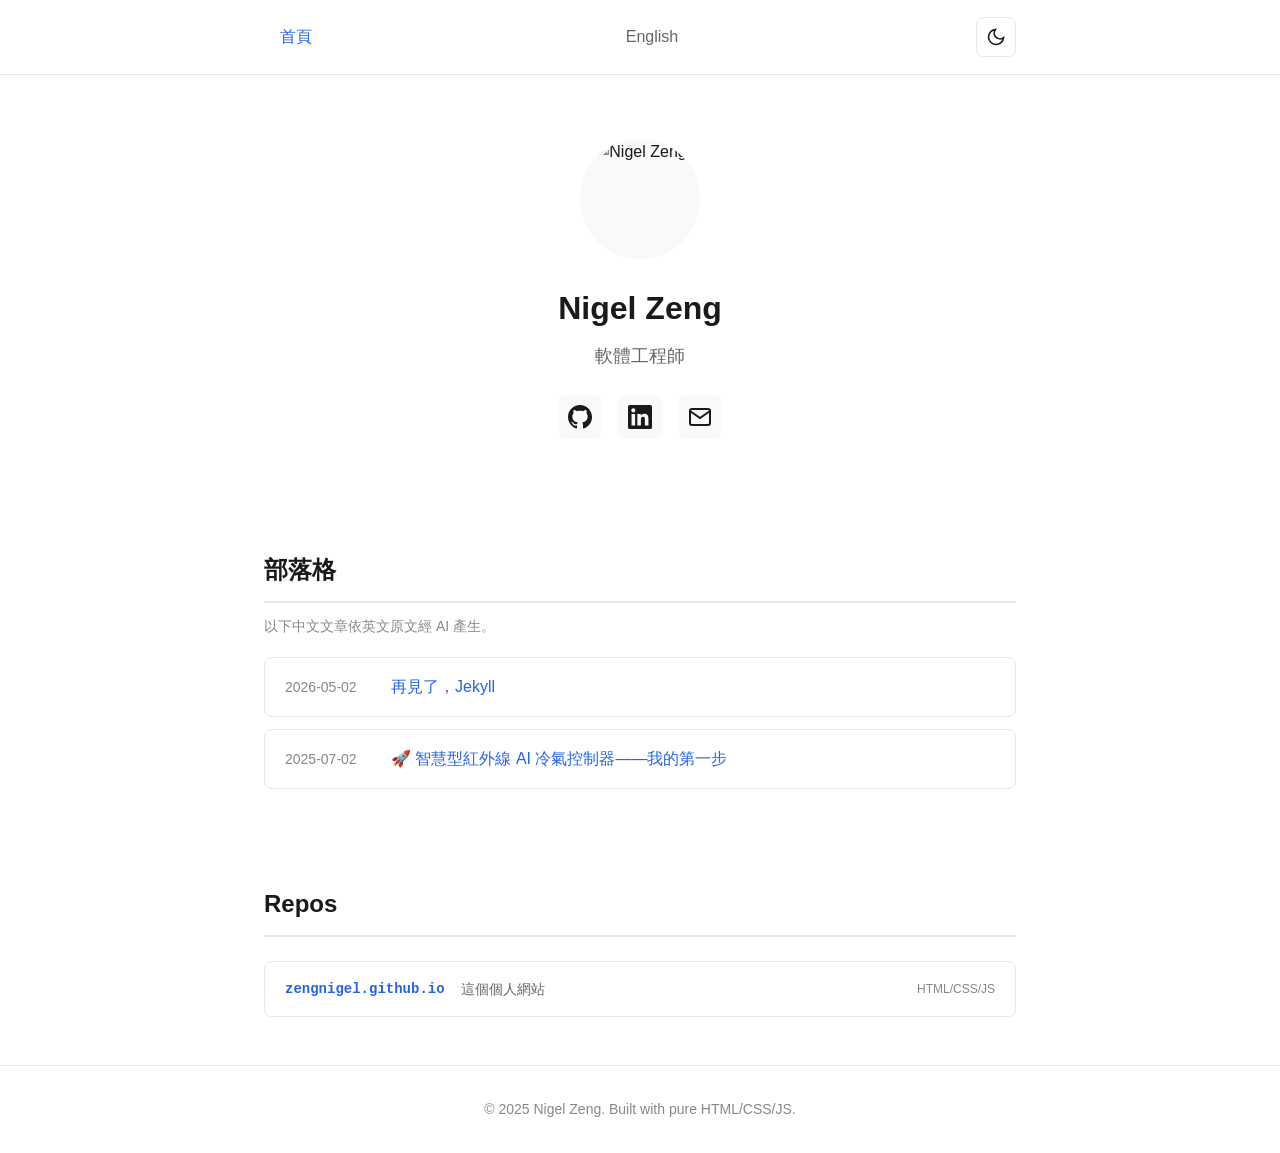
==== index-zh.html @ b1d41654 "Chinese homepage: note under Blog that posts are AI-derived from English Co-authored-by: Cursor <cur" ====
<!DOCTYPE html>
<html lang="zh">
<head>
  <meta charset="UTF-8">
  <meta name="viewport" content="width=device-width, initial-scale=1.0">
  <title>Nigel Zeng — 個人網站</title>
  <meta name="description" content="Nigel Zeng 個人網站 - 專案、札記、GitHub Repos">
  
  <!-- Open Graph -->
  <meta property="og:title" content="Nigel Zeng">
  <meta property="og:description" content="個人網站，包含專案、札記和 GitHub repos">
  <meta property="og:type" content="website">
  
  <link rel="stylesheet" href="style.css">
  <link rel="icon" href="data:image/svg+xml,<svg xmlns=%22http://www.w3.org/2000/svg%22 viewBox=%220 0 100 100%22><rect fill=%22%232563eb%22 width=%22100%22 height=%22100%22 rx=%2215%22/><text x=%2250%22 y=%2270%22 font-size=%2260%22 text-anchor=%22middle%22 fill=%22white%22 font-family=%22sans-serif%22 font-weight=%22bold%22>N</text></svg>">
</head>
<body>
  <header class="header">
    <div class="container">
      <nav class="nav">
        <a href="index-zh.html" class="nav-link active">首頁</a>
        <a href="index.html" class="nav-link">English</a>
        <button id="theme-toggle" class="theme-toggle" aria-label="切換深色模式">
          <svg class="icon-sun" width="20" height="20" viewBox="0 0 24 24" fill="none" stroke="currentColor" stroke-width="2">
            <circle cx="12" cy="12" r="5"></circle>
            <path d="M12 1v2M12 21v2M4.22 4.22l1.42 1.42M18.36 18.36l1.42 1.42M1 12h2M21 12h2M4.22 19.78l1.42-1.42M18.36 5.64l1.42-1.42"></path>
          </svg>
          <svg class="icon-moon" width="20" height="20" viewBox="0 0 24 24" fill="none" stroke="currentColor" stroke-width="2">
            <path d="M21 12.79A9 9 0 1 1 11.21 3 7 7 0 0 0 21 12.79z"></path>
          </svg>
        </button>
      </nav>
    </div>
  </header>

  <main class="main">
    <section class="hero fade-in">
      <div class="container">
        <div class="avatar">
          <img src="assets/avatar.jpg" alt="Nigel Zeng">
        </div>
        <h1 class="hero-title">Nigel Zeng</h1>
        <p class="hero-subtitle">軟體工程師</p>
        <div class="social-links">
          <a href="https://github.com/zengnigel" target="_blank" rel="noopener">
            <svg width="24" height="24" viewBox="0 0 24 24" fill="currentColor"><path d="M12 0c-6.626 0-12 5.373-12 12 0 5.302 3.438 9.8 8.207 11.387.599.111.793-.261.793-.577v-2.234c-3.338.726-4.033-1.416-4.033-1.416-.546-1.387-1.333-1.756-1.333-1.756-1.089-.745.083-.729.083-.729 1.205.084 1.839 1.237 1.839 1.237 1.07 1.834 2.807 1.304 3.492.997.107-.775.418-1.305.762-1.604-2.665-.305-5.467-1.334-5.467-5.931 0-1.311.469-2.381 1.236-3.221-.124-.303-.535-1.524.117-3.176 0 0 1.008-.322 3.301 1.23.957-.266 1.983-.399 3.003-.404 1.02.005 2.047.138 3.006.404 2.291-1.552 3.297-1.23 3.297-1.23.653 1.653.242 2.874.118 3.176.77.84 1.235 1.911 1.235 3.221 0 4.609-2.807 5.624-5.478 5.921.43.372.823 1.102.823 2.222v3.293c0 .319.192.694.801.576 4.765-1.589 8.199-6.086 8.199-11.386 0-6.627-5.373-12-12-12z"/></svg>
          </a>
          <a href="https://linkedin.com/in/zengnigel" target="_blank" rel="noopener">
            <svg width="24" height="24" viewBox="0 0 24 24" fill="currentColor"><path d="M20.447 20.452h-3.554v-5.569c0-1.328-.027-3.037-1.852-3.037-1.853 0-2.136 1.445-2.136 2.939v5.667H9.351V9h3.414v1.561h.046c.477-.9 1.637-1.85 3.37-1.85 3.601 0 4.267 2.37 4.267 5.455v6.286zM5.337 7.433c-1.144 0-2.063-.926-2.063-2.065 0-1.138.92-2.063 2.063-2.063 1.14 0 2.064.925 2.064 2.063 0 1.139-.925 2.065-2.064 2.065zm1.782 13.019H3.555V9h3.564v11.452zM22.225 0H1.771C.792 0 0 .774 0 1.771v20.451C0 23.227.792 24 1.771 24h20.451C23.227 24 24 23.227 24 22.228V1.771C24 .774 23.227 0 22.225 0h.001z"/></svg>
          </a>
          <a href="mailto:your@email.com" target="_blank">
            <svg width="24" height="24" viewBox="0 0 24 24" fill="none" stroke="currentColor" stroke-width="2"><path d="M4 4h16c1.1 0 2 .9 2 2v12c0 1.1-.9 2-2 2H4c-1.1 0-2-.9-2-2V6c0-1.1.9-2 2-2z"></path><polyline points="22,6 12,13 2,6"></polyline></svg>
          </a>
        </div>
      </div>
    </section>

    <section class="section fade-in">
      <div class="container">
        <h2 class="section-title">部落格</h2>
        <p class="section-note" lang="zh">以下中文文章依英文原文經 AI 產生。</p>
        <div class="notes-list" id="blog-list">
          <p style="color: var(--text-secondary);">載入中...</p>
        </div>
      </div>
    </section>

    <section class="section fade-in">
      <div class="container">
        <h2 class="section-title">Repos</h2>
        <div class="repos-list">
          <a href="https://github.com/zengnigel/zengnigel.github.io" class="repo-item" target="_blank">
            <span class="repo-name">zengnigel.github.io</span>
            <span class="repo-desc">這個個人網站</span>
            <span class="repo-lang">HTML/CSS/JS</span>
          </a>
        </div>
      </div>
    </section>
  </main>

  <footer class="footer">
    <div class="container">
      <p>© 2025 Nigel Zeng. Built with pure HTML/CSS/JS.</p>
    </div>
  </footer>

  <script src="script.js"></script>
</body>
</html>
---- style.css ----
:root {
  --bg-primary: #ffffff;
  --bg-secondary: #f8f9fa;
  --bg-card: #ffffff;
  --text-primary: #1a1a1a;
  --text-secondary: #666666;
  --text-muted: #888888;
  --accent: #2563eb;
  --accent-hover: #1d4ed8;
  --border: #e5e7eb;
  --tag-bg: #f3f4f6;
  --shadow: rgba(0, 0, 0, 0.1);
  
  --icon-display: block;
  --icon-sun-display: none;
  --icon-moon-display: block;
  
  --transition-speed: 0.3s;
}

[data-theme="dark"] {
  --bg-primary: #0f0f0f;
  --bg-secondary: #1a1a1a;
  --bg-card: #1a1a1a;
  --text-primary: #f5f5f5;
  --text-secondary: #a3a3a3;
  --text-muted: #737373;
  --accent: #60a5fa;
  --accent-hover: #93c5fd;
  --border: #2a2a2a;
  --tag-bg: #262626;
  --shadow: rgba(0, 0, 0, 0.3);
  
  --icon-display: none;
  --icon-sun-display: block;
  --icon-moon-display: none;
}

* {
  margin: 0;
  padding: 0;
  box-sizing: border-box;
}

body {
  font-family: -apple-system, BlinkMacSystemFont, 'Segoe UI', Roboto, 'Helvetica Neue', Arial, sans-serif;
  background-color: var(--bg-primary);
  color: var(--text-primary);
  line-height: 1.6;
  transition: background-color var(--transition-speed), color var(--transition-speed);
}

a {
  color: var(--accent);
  text-decoration: none;
}

a:hover {
  color: var(--accent-hover);
}

.container {
  max-width: 800px;
  margin: 0 auto;
  padding: 0 1.5rem;
}

/* Header */
.header {
  position: sticky;
  top: 0;
  background-color: var(--bg-primary);
  border-bottom: 1px solid var(--border);
  z-index: 100;
  transition: background-color var(--transition-speed);
}

.nav {
  display: flex;
  align-items: center;
  justify-content: space-between;
  padding: 1rem 0;
}

.nav-links {
  display: flex;
  gap: 1rem;
}

.nav-link {
  color: var(--text-secondary);
  font-weight: 500;
  padding: 0.5rem 1rem;
  border-radius: 6px;
  transition: all var(--transition-speed);
}

.nav-link:hover {
  color: var(--text-primary);
  background-color: var(--bg-secondary);
}

.nav-link.active {
  color: var(--accent);
}

/* Theme Toggle */
.theme-toggle {
  display: flex;
  align-items: center;
  justify-content: center;
  width: 40px;
  height: 40px;
  background: transparent;
  border: 1px solid var(--border);
  border-radius: 8px;
  cursor: pointer;
  color: var(--text-primary);
  transition: all var(--transition-speed);
}

.theme-toggle:hover {
  background-color: var(--bg-secondary);
}

.theme-toggle .icon-sun {
  display: var(--icon-sun-display);
}

.theme-toggle .icon-moon {
  display: var(--icon-moon-display);
}

/* Hero */
.hero {
  padding: 4rem 0;
  text-align: center;
}

.avatar {
  width: 120px;
  height: 120px;
  margin: 0 auto 1.5rem;
  border-radius: 50%;
  overflow: hidden;
  background-color: var(--bg-secondary);
}

.avatar img {
  width: 100%;
  height: 100%;
  object-fit: cover;
}

.hero-title {
  font-size: 2rem;
  font-weight: 700;
  margin-bottom: 0.5rem;
}

.hero-subtitle {
  font-size: 1.125rem;
  color: var(--text-secondary);
  margin-bottom: 1.5rem;
}

.social-links {
  display: flex;
  justify-content: center;
  gap: 1rem;
}

.social-links a {
  display: flex;
  align-items: center;
  justify-content: center;
  width: 44px;
  height: 44px;
  border-radius: 8px;
  background-color: var(--bg-secondary);
  color: var(--text-primary);
  transition: all var(--transition-speed);
}

.social-links a:hover {
  background-color: var(--tag-bg);
  transform: translateY(-2px);
}

/* Sections */
.section {
  padding: 3rem 0;
}

.section-title {
  font-size: 1.5rem;
  font-weight: 600;
  margin-bottom: 1.5rem;
  padding-bottom: 0.75rem;
  border-bottom: 2px solid var(--border);
}

.section-note {
  font-size: 0.875rem;
  color: var(--text-muted);
  line-height: 1.6;
  margin: -0.75rem 0 1.25rem;
  max-width: 42rem;
}

/* Projects Grid */
.projects-grid {
  display: grid;
  gap: 1.5rem;
}

.project-card {
  padding: 1.5rem;
  background-color: var(--bg-card);
  border: 1px solid var(--border);
  border-radius: 12px;
  transition: all var(--transition-speed);
}

.project-card:hover {
  transform: translateY(-4px);
  box-shadow: 0 8px 24px var(--shadow);
}

.project-title {
  font-size: 1.25rem;
  font-weight: 600;
  margin-bottom: 0.5rem;
}

.project-desc {
  color: var(--text-secondary);
  margin-bottom: 1rem;
}

.project-tags {
  display: flex;
  flex-wrap: wrap;
  gap: 0.5rem;
  margin-bottom: 1rem;
}

.tag {
  display: inline-block;
  padding: 0.25rem 0.75rem;
  background-color: var(--tag-bg);
  border-radius: 999px;
  font-size: 0.75rem;
  font-weight: 500;
  color: var(--text-secondary);
}

.project-link {
  font-weight: 500;
  font-size: 0.875rem;
}

/* Notes List */
.notes-list {
  display: flex;
  flex-direction: column;
  gap: 0.75rem;
}

.note-item {
  display: flex;
  align-items: center;
  gap: 1rem;
  padding: 1rem 1.25rem;
  background-color: var(--bg-card);
  border: 1px solid var(--border);
  border-radius: 8px;
  transition: all var(--transition-speed);
}

.note-item:hover {
  background-color: var(--bg-secondary);
  transform: translateX(4px);
}

.note-date {
  font-size: 0.875rem;
  color: var(--text-muted);
  min-width: 90px;
}

.note-title {
  font-weight: 500;
  flex: 1;
}

/* Repos List */
.repos-list {
  display: flex;
  flex-direction: column;
  gap: 0.75rem;
}

.repo-item {
  display: flex;
  align-items: center;
  gap: 1rem;
  padding: 1rem 1.25rem;
  background-color: var(--bg-card);
  border: 1px solid var(--border);
  border-radius: 8px;
  transition: all var(--transition-speed);
}

.repo-item:hover {
  background-color: var(--bg-secondary);
  transform: translateX(4px);
}

.repo-name {
  font-family: 'SF Mono', Monaco, 'Courier New', monospace;
  font-size: 0.875rem;
  font-weight: 600;
  min-width: 160px;
}

.repo-desc {
  flex: 1;
  color: var(--text-secondary);
  font-size: 0.875rem;
}

.repo-lang {
  font-size: 0.75rem;
  color: var(--text-muted);
}

/* Footer */
.footer {
  padding: 2rem 0;
  text-align: center;
  color: var(--text-muted);
  font-size: 0.875rem;
  border-top: 1px solid var(--border);
}

/* Scroll Animation */
.fade-in {
  opacity: 0;
  transform: translateY(20px);
  transition: opacity 0.6s ease-out, transform 0.6s ease-out;
}

.fade-in.visible {
  opacity: 1;
  transform: translateY(0);
}

/* Responsive */
@media (max-width: 640px) {
  .hero-title {
    font-size: 1.75rem;
  }
  
  .project-card {
    padding: 1.25rem;
  }
  
  .note-item,
  .repo-item {
    flex-direction: column;
    align-items: flex-start;
    gap: 0.5rem;
  }
  
  .note-date,
  .repo-name {
    min-width: auto;
  }
}
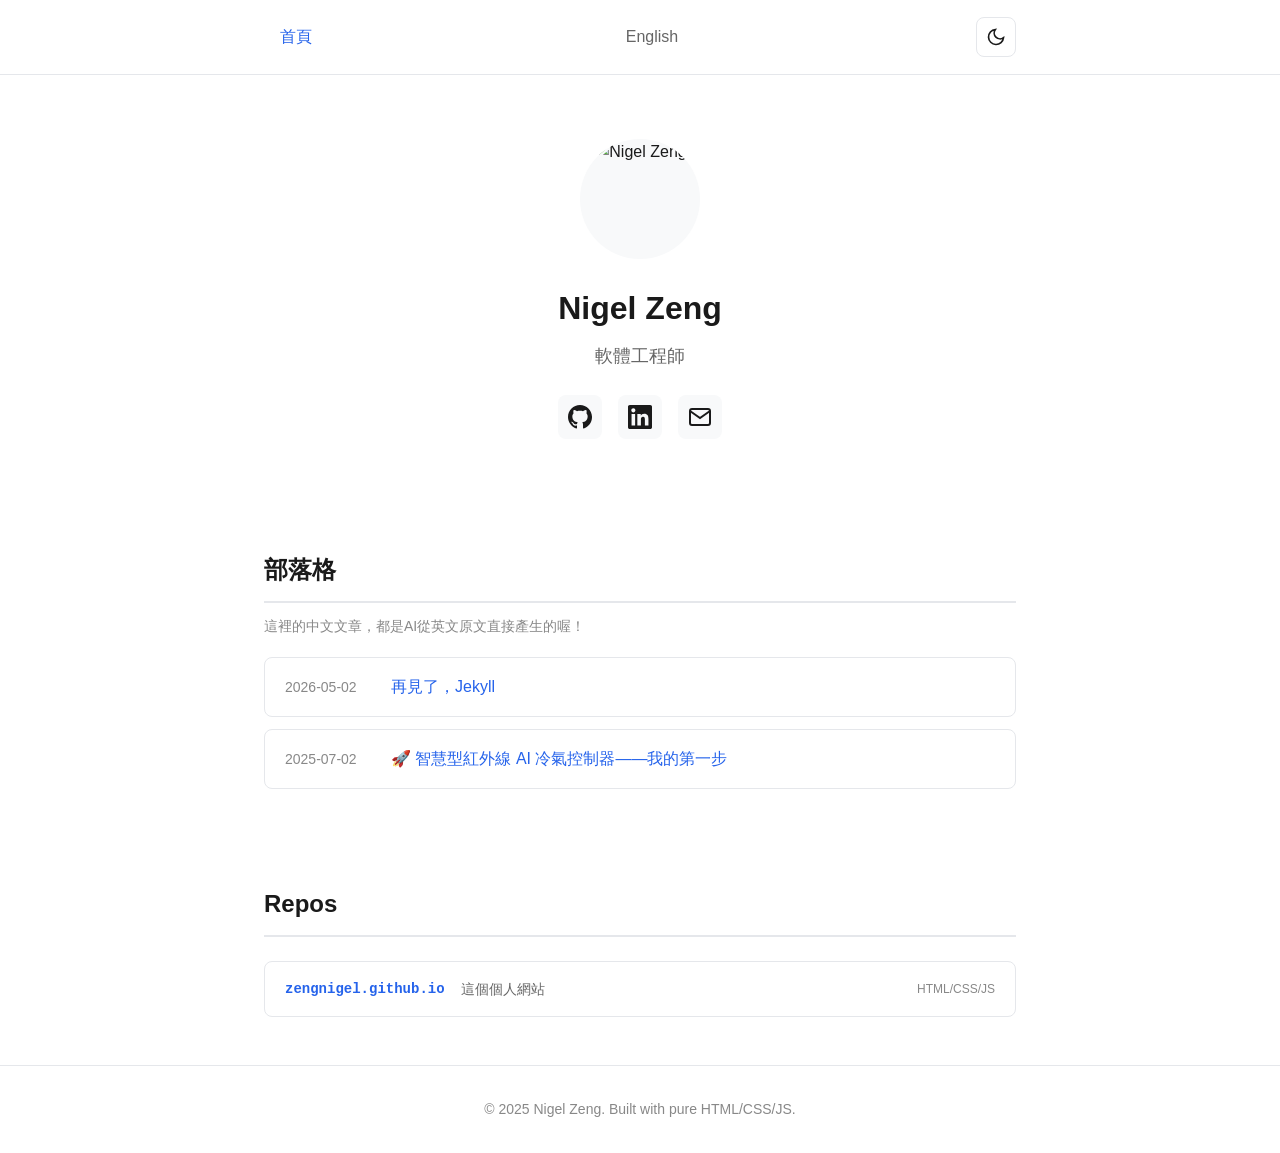
==== commit ef8952c9: "Update Chinese Blog AI disclaimer wording Co-authored-by: Cursor <cursoragent@cursor.com>" ====
--- a/index-zh.html
+++ b/index-zh.html
@@ -58,7 +58,7 @@
     <section class="section fade-in">
       <div class="container">
         <h2 class="section-title">部落格</h2>
-        <p class="section-note" lang="zh">以下中文文章依英文原文經 AI 產生。</p>
+        <p class="section-note" lang="zh">這裡的中文文章，都是AI從英文原文直接產生的喔！</p>
         <div class="notes-list" id="blog-list">
           <p style="color: var(--text-secondary);">載入中...</p>
         </div>
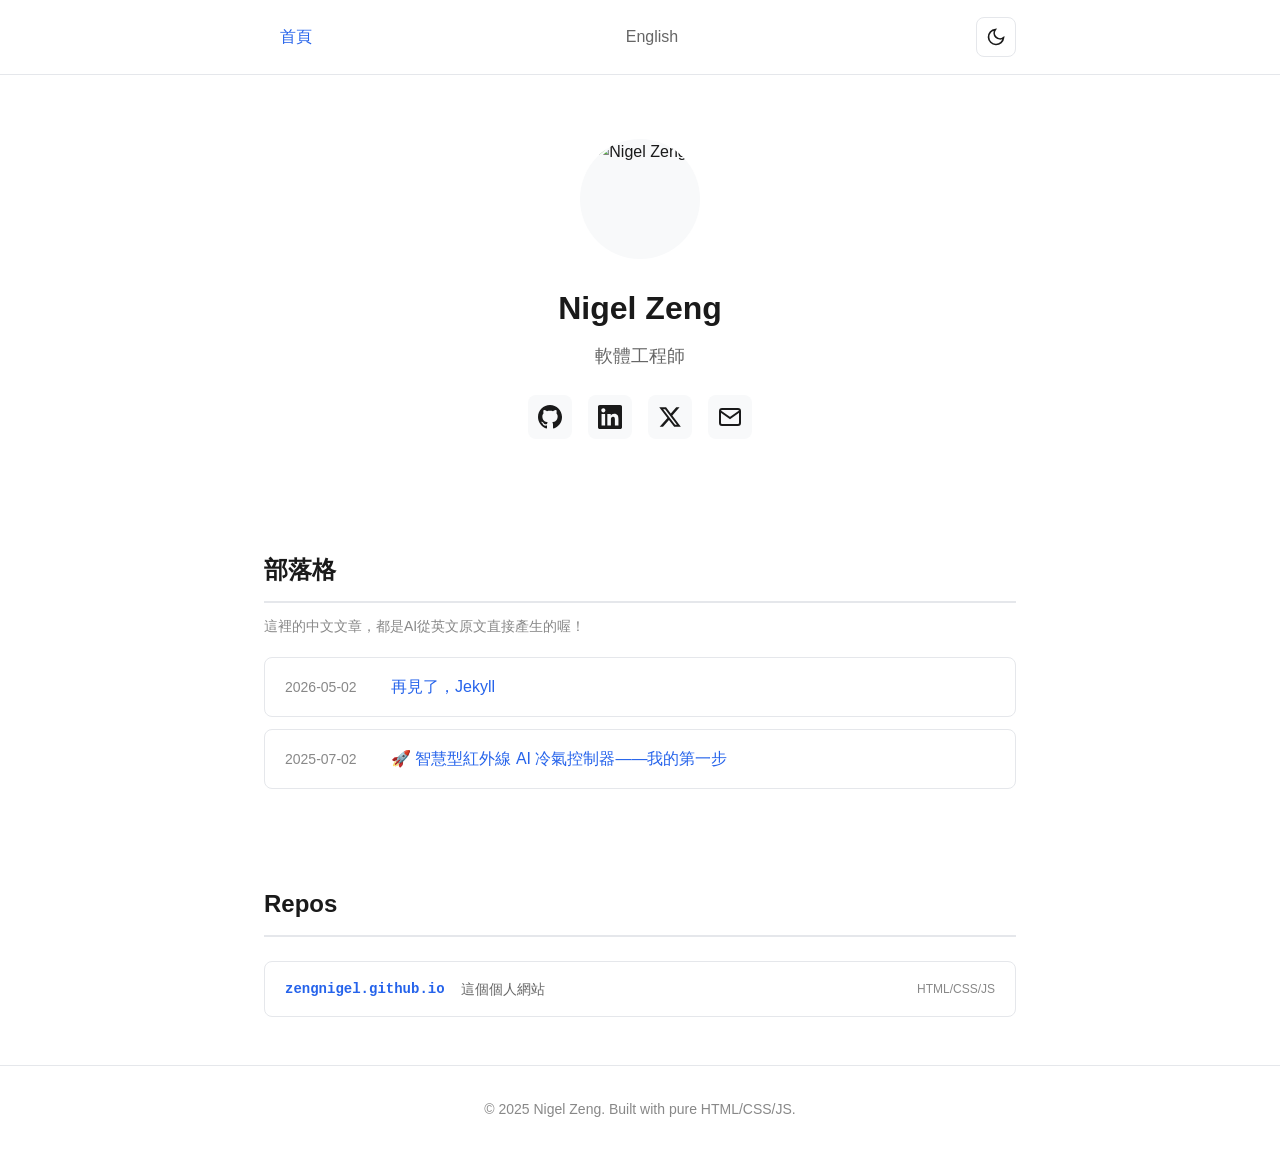
==== commit 67449561: "Add X profile link and icon to hero social links Co-authored-by: Cursor <cursoragent@cursor.com>" ====
--- a/index-zh.html
+++ b/index-zh.html
@@ -48,6 +48,9 @@
           <a href="https://linkedin.com/in/zengnigel" target="_blank" rel="noopener">
             <svg width="24" height="24" viewBox="0 0 24 24" fill="currentColor"><path d="M20.447 20.452h-3.554v-5.569c0-1.328-.027-3.037-1.852-3.037-1.853 0-2.136 1.445-2.136 2.939v5.667H9.351V9h3.414v1.561h.046c.477-.9 1.637-1.85 3.37-1.85 3.601 0 4.267 2.37 4.267 5.455v6.286zM5.337 7.433c-1.144 0-2.063-.926-2.063-2.065 0-1.138.92-2.063 2.063-2.063 1.14 0 2.064.925 2.064 2.063 0 1.139-.925 2.065-2.064 2.065zm1.782 13.019H3.555V9h3.564v11.452zM22.225 0H1.771C.792 0 0 .774 0 1.771v20.451C0 23.227.792 24 1.771 24h20.451C23.227 24 24 23.227 24 22.228V1.771C24 .774 23.227 0 22.225 0h.001z"/></svg>
           </a>
+          <a href="https://x.com/zeng_nigel" target="_blank" rel="noopener" aria-label="Nigel Zeng on X">
+            <svg width="24" height="24" viewBox="0 0 24 24" fill="currentColor" aria-hidden="true"><path d="M18.244 2.25h3.308l-7.227 8.26 8.502 11.24H16.17l-5.214-6.817L4.99 21.75H1.68l7.73-8.835L1.254 2.25H8.08l4.713 6.231zm-1.161 17.52h1.833L7.084 4.126H5.117z"/></svg>
+          </a>
           <a href="mailto:your@email.com" target="_blank">
             <svg width="24" height="24" viewBox="0 0 24 24" fill="none" stroke="currentColor" stroke-width="2"><path d="M4 4h16c1.1 0 2 .9 2 2v12c0 1.1-.9 2-2 2H4c-1.1 0-2-.9-2-2V6c0-1.1.9-2 2-2z"></path><polyline points="22,6 12,13 2,6"></polyline></svg>
           </a>
